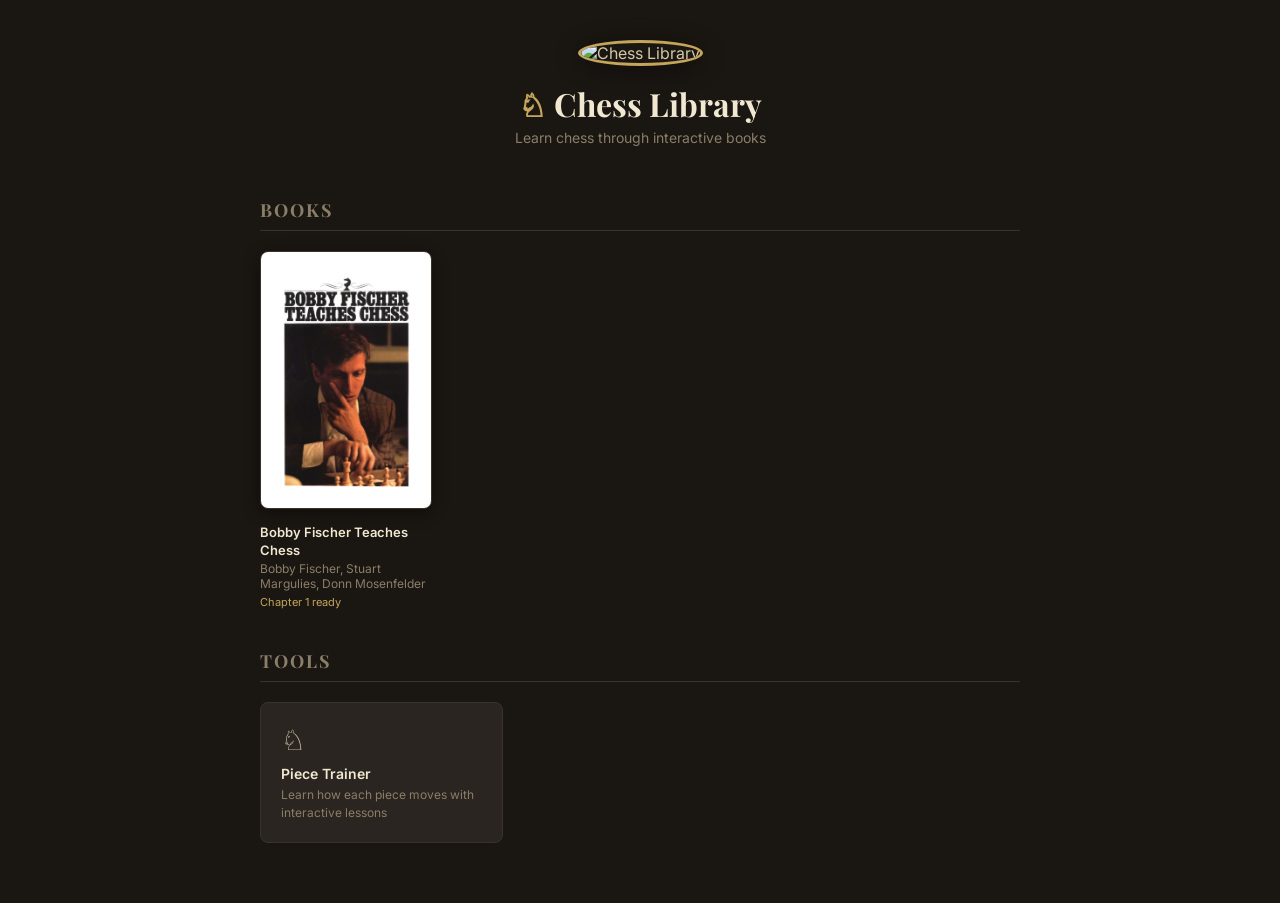
==== index.html @ 87b5ded0 "Initial chess library with Bobby Fischer Teaches Chess Ch 1 Co-Authored-By: Claude Opus 4.6 (1M cont" ====
<!DOCTYPE html>
<html lang="en">
<head>
<meta charset="UTF-8">
<meta name="viewport"
  content="width=device-width, initial-scale=1.0">
<meta name="apple-mobile-web-app-capable"
  content="yes">
<meta name="theme-color" content="#1a1612">
<title>Chess Library</title>
<link href="https://fonts.googleapis.com/css2?family=Playfair+Display:wght@400;700;900&family=Inter:wght@400;500;600&display=swap"
  rel="stylesheet">
<style>
:root {
  --bg: #1a1612;
  --raised: #231f1a;
  --card: #2a2520;
  --border: #3a3228;
  --gold: #c5a55a;
  --text: #d4c8a8;
  --dim: #8a7e68;
  --bright: #f0e8d0;
  --r: 8px;
}
* { margin:0; padding:0; box-sizing:border-box; }
body {
  background: var(--bg);
  color: var(--text);
  font-family: 'Inter', system-ui, sans-serif;
  min-height: 100vh;
}
.header {
  text-align: center;
  padding: 40px 20px 20px;
}
.logo {
  width: 120px; height: 120px;
  border-radius: 50%;
  object-fit: cover;
  border: 3px solid var(--gold);
  margin-bottom: 16px;
  box-shadow: 0 4px 24px rgba(0,0,0,.4);
}
.header h1 {
  font-family: 'Playfair Display', serif;
  font-size: 32px;
  color: var(--bright);
  margin-bottom: 4px;
}
.header h1 span { color: var(--gold); }
.header p {
  font-size: 14px;
  color: var(--dim);
}

.shelf {
  max-width: 800px;
  margin: 0 auto;
  padding: 32px 20px 60px;
}
.shelf h2 {
  font-family: 'Playfair Display', serif;
  font-size: 18px;
  color: var(--dim);
  text-transform: uppercase;
  letter-spacing: 2px;
  margin-bottom: 20px;
  padding-bottom: 8px;
  border-bottom: 1px solid var(--border);
}
.books {
  display: grid;
  grid-template-columns: repeat(auto-fill,
    minmax(160px, 1fr));
  gap: 24px;
}
.book-card {
  text-decoration: none;
  color: inherit;
  transition: transform 0.2s;
}
.book-card:hover {
  transform: translateY(-4px);
}
.book-cover {
  width: 100%;
  aspect-ratio: 2/3;
  object-fit: cover;
  border-radius: var(--r);
  box-shadow: 0 4px 16px rgba(0,0,0,.4);
  border: 1px solid var(--border);
}
.book-title {
  font-size: 13px;
  font-weight: 600;
  color: var(--bright);
  margin-top: 10px;
  line-height: 1.4;
}
.book-author {
  font-size: 12px;
  color: var(--dim);
  margin-top: 2px;
}
.book-progress {
  font-size: 11px;
  color: var(--gold);
  margin-top: 4px;
}

/* Tools section */
.tools {
  display: grid;
  grid-template-columns: repeat(auto-fill,
    minmax(200px, 1fr));
  gap: 16px;
  margin-top: 20px;
}
.tool-card {
  display: block;
  text-decoration: none;
  color: inherit;
  background: var(--card);
  border: 1px solid var(--border);
  border-radius: var(--r);
  padding: 20px;
  transition: border-color 0.2s;
}
.tool-card:hover {
  border-color: var(--gold);
}
.tool-icon {
  font-size: 28px;
  margin-bottom: 8px;
}
.tool-name {
  font-size: 14px;
  font-weight: 600;
  color: var(--bright);
  margin-bottom: 4px;
}
.tool-desc {
  font-size: 12px;
  color: var(--dim);
  line-height: 1.5;
}

@media (max-width: 500px) {
  .books {
    grid-template-columns: repeat(2, 1fr);
    gap: 16px;
  }
  .header h1 { font-size: 26px; }
}
</style>
</head>
<body>

<div class="header">
  <img src="logo.png" alt="Chess Library"
    class="logo">
  <h1><span>&#9816;</span> Chess Library</h1>
  <p>Learn chess through interactive books</p>
</div>

<div class="shelf">
  <h2>Books</h2>
  <div class="books">
    <a href="bobby-fischer/index.html"
      class="book-card">
      <img src="bobby-fischer/cover.jpg"
        alt="Bobby Fischer Teaches Chess"
        class="book-cover">
      <div class="book-title">Bobby Fischer
        Teaches Chess</div>
      <div class="book-author">Bobby Fischer,
        Stuart Margulies, Donn Mosenfelder</div>
      <div class="book-progress">
        Chapter 1 ready</div>
    </a>
  </div>

  <h2 style="margin-top:40px">Tools</h2>
  <div class="tools">
    <a href="trainer/index.html" class="tool-card">
      <div class="tool-icon">&#9816;</div>
      <div class="tool-name">Piece Trainer</div>
      <div class="tool-desc">Learn how each piece
        moves with interactive lessons</div>
    </a>
  </div>
</div>

</body>
</html>
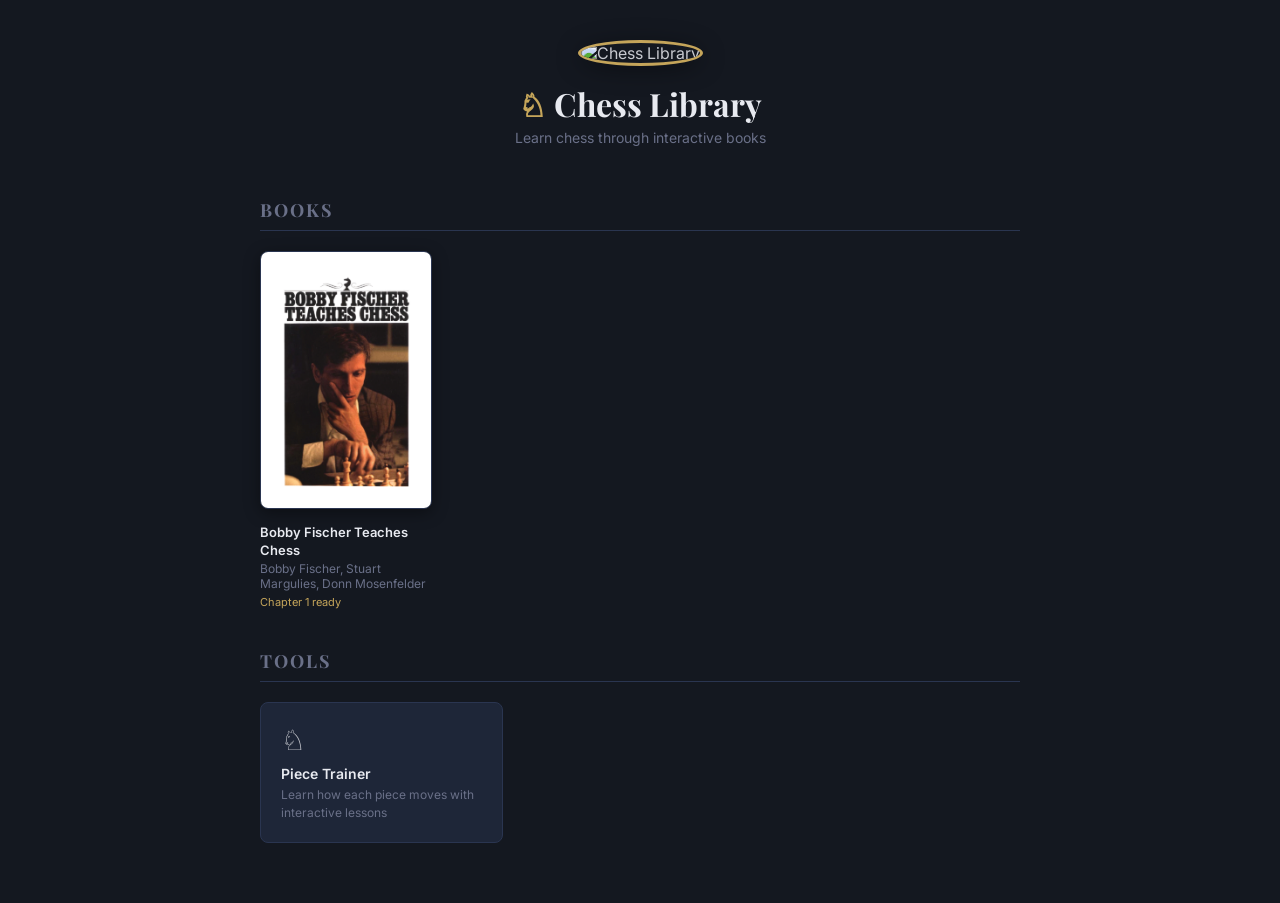
==== commit aa5c0367: "Complete Chapter 1: 42 puzzles, samurai theme, bookmarks, deep teaching" ====
--- a/index.html
+++ b/index.html
@@ -7,19 +7,22 @@
 <meta name="apple-mobile-web-app-capable"
   content="yes">
 <meta name="theme-color" content="#1a1612">
+<link rel="manifest" href="manifest.json">
+<link rel="icon" href="logo.png">
+<link rel="apple-touch-icon" href="logo.png">
 <title>Chess Library</title>
 <link href="https://fonts.googleapis.com/css2?family=Playfair+Display:wght@400;700;900&family=Inter:wght@400;500;600&display=swap"
   rel="stylesheet">
 <style>
 :root {
-  --bg: #1a1612;
-  --raised: #231f1a;
-  --card: #2a2520;
-  --border: #3a3228;
+  --bg: #141820;
+  --raised: #1a2030;
+  --card: #1e2638;
+  --border: #2a3550;
   --gold: #c5a55a;
-  --text: #d4c8a8;
-  --dim: #8a7e68;
-  --bright: #f0e8d0;
+  --text: #c8cad0;
+  --dim: #6a7088;
+  --bright: #e8eaf0;
   --r: 8px;
 }
 * { margin:0; padding:0; box-sizing:border-box; }
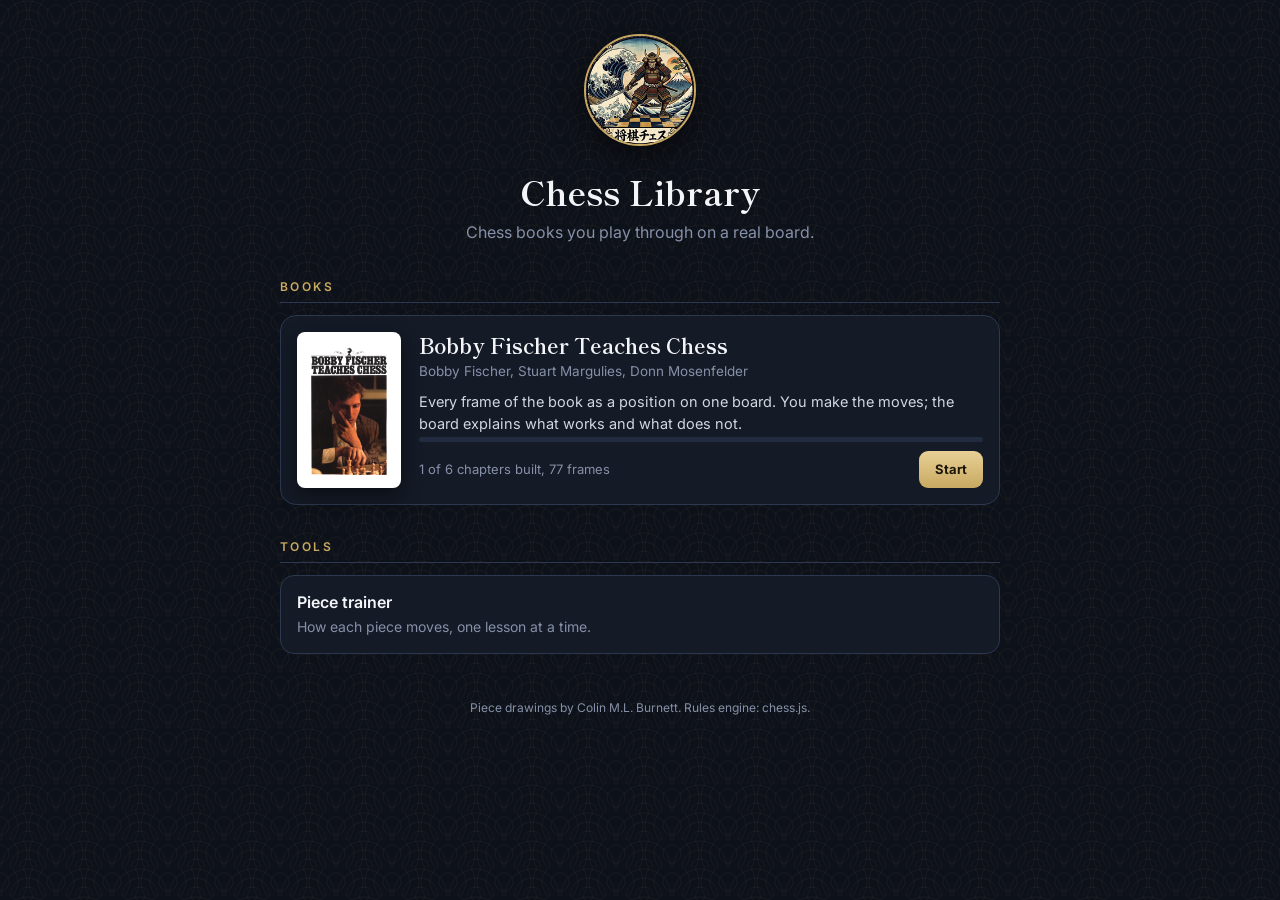
==== commit d0fd007d: "Rebuild as a one-board lesson player; chapter 1 on a real board The Bobby Fischer book is now played" ====
--- a/index.html
+++ b/index.html
@@ -2,197 +2,91 @@
 <html lang="en">
 <head>
 <meta charset="UTF-8">
-<meta name="viewport"
-  content="width=device-width, initial-scale=1.0">
-<meta name="apple-mobile-web-app-capable"
-  content="yes">
-<meta name="theme-color" content="#1a1612">
+<meta name="viewport" content="width=device-width, initial-scale=1.0, viewport-fit=cover">
+<meta name="theme-color" content="#0d1119">
+<meta name="mobile-web-app-capable" content="yes">
+<meta name="apple-mobile-web-app-capable" content="yes">
 <link rel="manifest" href="manifest.json">
-<link rel="icon" href="logo.png">
-<link rel="apple-touch-icon" href="logo.png">
+<link rel="icon" href="icons/logo-96.png">
+<link rel="apple-touch-icon" href="icons/logo-192.png">
 <title>Chess Library</title>
-<link href="https://fonts.googleapis.com/css2?family=Playfair+Display:wght@400;700;900&family=Inter:wght@400;500;600&display=swap"
-  rel="stylesheet">
+<link rel="preconnect" href="https://fonts.googleapis.com">
+<link href="https://fonts.googleapis.com/css2?family=Shippori+Mincho:wght@600;700&family=Inter:wght@400;500;600;700&display=swap" rel="stylesheet">
+<link rel="stylesheet" href="app/app.css?v=1">
 <style>
-:root {
-  --bg: #141820;
-  --raised: #1a2030;
-  --card: #1e2638;
-  --border: #2a3550;
-  --gold: #c5a55a;
-  --text: #c8cad0;
-  --dim: #6a7088;
-  --bright: #e8eaf0;
-  --r: 8px;
-}
-* { margin:0; padding:0; box-sizing:border-box; }
-body {
-  background: var(--bg);
-  color: var(--text);
-  font-family: 'Inter', system-ui, sans-serif;
-  min-height: 100vh;
-}
-.header {
-  text-align: center;
-  padding: 40px 20px 20px;
-}
-.logo {
-  width: 120px; height: 120px;
-  border-radius: 50%;
-  object-fit: cover;
-  border: 3px solid var(--gold);
-  margin-bottom: 16px;
-  box-shadow: 0 4px 24px rgba(0,0,0,.4);
-}
-.header h1 {
-  font-family: 'Playfair Display', serif;
-  font-size: 32px;
-  color: var(--bright);
-  margin-bottom: 4px;
-}
-.header h1 span { color: var(--gold); }
-.header p {
-  font-size: 14px;
-  color: var(--dim);
-}
-
-.shelf {
-  max-width: 800px;
-  margin: 0 auto;
-  padding: 32px 20px 60px;
-}
-.shelf h2 {
-  font-family: 'Playfair Display', serif;
-  font-size: 18px;
-  color: var(--dim);
-  text-transform: uppercase;
-  letter-spacing: 2px;
-  margin-bottom: 20px;
-  padding-bottom: 8px;
-  border-bottom: 1px solid var(--border);
-}
-.books {
-  display: grid;
-  grid-template-columns: repeat(auto-fill,
-    minmax(160px, 1fr));
-  gap: 24px;
-}
-.book-card {
-  text-decoration: none;
-  color: inherit;
-  transition: transform 0.2s;
-}
-.book-card:hover {
-  transform: translateY(-4px);
-}
-.book-cover {
-  width: 100%;
-  aspect-ratio: 2/3;
-  object-fit: cover;
-  border-radius: var(--r);
-  box-shadow: 0 4px 16px rgba(0,0,0,.4);
-  border: 1px solid var(--border);
-}
-.book-title {
-  font-size: 13px;
-  font-weight: 600;
-  color: var(--bright);
-  margin-top: 10px;
-  line-height: 1.4;
-}
-.book-author {
-  font-size: 12px;
-  color: var(--dim);
-  margin-top: 2px;
-}
-.book-progress {
-  font-size: 11px;
-  color: var(--gold);
-  margin-top: 4px;
-}
-
-/* Tools section */
-.tools {
-  display: grid;
-  grid-template-columns: repeat(auto-fill,
-    minmax(200px, 1fr));
-  gap: 16px;
-  margin-top: 20px;
-}
-.tool-card {
-  display: block;
-  text-decoration: none;
-  color: inherit;
-  background: var(--card);
-  border: 1px solid var(--border);
-  border-radius: var(--r);
-  padding: 20px;
-  transition: border-color 0.2s;
-}
-.tool-card:hover {
-  border-color: var(--gold);
-}
-.tool-icon {
-  font-size: 28px;
-  margin-bottom: 8px;
-}
-.tool-name {
-  font-size: 14px;
-  font-weight: 600;
-  color: var(--bright);
-  margin-bottom: 4px;
-}
-.tool-desc {
-  font-size: 12px;
-  color: var(--dim);
-  line-height: 1.5;
-}
-
-@media (max-width: 500px) {
-  .books {
-    grid-template-columns: repeat(2, 1fr);
-    gap: 16px;
-  }
-  .header h1 { font-size: 26px; }
-}
+body { overflow-y: auto; overscroll-behavior: auto; }
+.shelf { max-width: 760px; margin: 0 auto; padding: 34px 20px 60px; }
+.hero { text-align: center; margin-bottom: 30px; }
+.hero img { width: 112px; height: 112px; border-radius: 50%; border: 2px solid var(--gold); box-shadow: 0 10px 30px rgba(0, 0, 0, .5); }
+.hero h1 { font: 700 34px var(--serif); color: var(--bright); margin: 14px 0 4px; }
+.hero p { margin: 0; color: var(--dim); }
+.shelf h2 { font: 600 12px var(--sans); letter-spacing: .2em; text-transform: uppercase; color: var(--gold); margin: 34px 0 12px; padding-bottom: 8px; border-bottom: 1px solid var(--line); }
+.book { display: flex; gap: 18px; text-decoration: none; color: inherit; background: var(--navy); border: 1px solid var(--line); border-radius: 16px; padding: 16px; transition: border-color .15s, transform .15s; }
+.book:hover { border-color: var(--gold); transform: translateY(-2px); }
+.book img { width: 104px; aspect-ratio: 2 / 3; object-fit: cover; border-radius: 8px; box-shadow: 0 8px 20px rgba(0, 0, 0, .45); flex: none; }
+.book-body { display: flex; flex-direction: column; min-width: 0; flex: 1; }
+.book-title { font: 700 21px var(--serif); color: var(--bright); line-height: 1.25; }
+.book-by { color: var(--dim); font-size: 13.5px; margin-top: 3px; }
+.book-what { font-size: 14.5px; margin-top: 9px; }
+.book-bar { height: 5px; border-radius: 3px; background: var(--panel-2); margin-top: auto; overflow: hidden; }
+.book-bar i { display: block; height: 100%; width: 0; background: linear-gradient(90deg, var(--gold), var(--gold-hi)); }
+.book-row { display: flex; align-items: center; justify-content: space-between; gap: 10px; margin-top: 9px; font-size: 13px; color: var(--dim); }
+.book-go { background: linear-gradient(180deg, var(--gold-hi), var(--gold)); color: #1c1608; font-weight: 700; padding: 8px 16px; border-radius: 9px; white-space: nowrap; }
+.tool { display: block; text-decoration: none; color: inherit; background: var(--navy); border: 1px solid var(--line); border-radius: 14px; padding: 14px 16px; }
+.tool:hover { border-color: var(--gold); }
+.tool b { color: var(--bright); display: block; font-weight: 600; }
+.tool span { color: var(--dim); font-size: 14px; }
+.credit { margin-top: 44px; font-size: 12px; color: var(--dim); text-align: center; line-height: 1.6; }
+@media (max-width: 480px) { .book img { width: 84px; } .book-title { font-size: 18px; } .book-what { display: none; } }
 </style>
 </head>
 <body>
-
-<div class="header">
-  <img src="logo.png" alt="Chess Library"
-    class="logo">
-  <h1><span>&#9816;</span> Chess Library</h1>
-  <p>Learn chess through interactive books</p>
-</div>
-
 <div class="shelf">
-  <h2>Books</h2>
-  <div class="books">
-    <a href="bobby-fischer/index.html"
-      class="book-card">
-      <img src="bobby-fischer/cover.jpg"
-        alt="Bobby Fischer Teaches Chess"
-        class="book-cover">
-      <div class="book-title">Bobby Fischer
-        Teaches Chess</div>
-      <div class="book-author">Bobby Fischer,
-        Stuart Margulies, Donn Mosenfelder</div>
-      <div class="book-progress">
-        Chapter 1 ready</div>
-    </a>
+  <div class="hero">
+    <img src="icons/logo-192.png" alt="">
+    <h1>Chess Library</h1>
+    <p>Chess books you play through on a real board.</p>
   </div>
 
-  <h2 style="margin-top:40px">Tools</h2>
-  <div class="tools">
-    <a href="trainer/index.html" class="tool-card">
-      <div class="tool-icon">&#9816;</div>
-      <div class="tool-name">Piece Trainer</div>
-      <div class="tool-desc">Learn how each piece
-        moves with interactive lessons</div>
-    </a>
-  </div>
+  <h2>Books</h2>
+  <a class="book" href="bobby-fischer/index.html">
+    <img src="bobby-fischer/cover.jpg" alt="">
+    <div class="book-body">
+      <div class="book-title">Bobby Fischer Teaches Chess</div>
+      <div class="book-by">Bobby Fischer, Stuart Margulies, Donn Mosenfelder</div>
+      <div class="book-what">Every frame of the book as a position on one board. You make the moves; the board explains what works and what does not.</div>
+      <div class="book-bar"><i id="bf-bar"></i></div>
+      <div class="book-row"><span id="bf-status">Chapter 1 ready</span><span class="book-go" id="bf-go">Start</span></div>
+    </div>
+  </a>
+
+  <h2>Tools</h2>
+  <a class="tool" href="trainer/index.html"><b>Piece trainer</b><span>How each piece moves, one lesson at a time.</span></a>
+
+  <p class="credit">Piece drawings by Colin M.L. Burnett. Rules engine: chess.js.</p>
 </div>
-
+<script type="module">
+import book from './bobby-fischer/book.js';
+// progress on the shelf: frames finished out of the frames that are built
+let saved = { steps: {}, pos: null };
+try { saved = Object.assign(saved, JSON.parse(localStorage.getItem('chesslib:' + book.id) || '{}')); } catch (e) { /* private mode */ }
+let total = 0, done = 0, built = 0;
+for (const meta of book.chapters.filter(c => c.file)) {
+  built++;
+  const ch = (await import('./bobby-fischer/' + meta.file)).default;
+  for (const fr of ch.frames) {
+    const tasks = fr.steps.map((s, i) => (s.task ? `${ch.id}.${fr.n}.${i}` : null)).filter(Boolean);
+    if (!tasks.length) continue;
+    total++;
+    if (tasks.every(k => saved.steps[k])) done++;
+  }
+}
+document.getElementById('bf-bar').style.width = (total ? (done / total) * 100 : 0) + '%';
+document.getElementById('bf-status').textContent = done
+  ? `${done} of ${total} frames done`
+  : `${built} of ${book.chapters.length} chapters built, ${total} frames`;
+document.getElementById('bf-go').textContent = saved.pos ? 'Continue' : 'Start';
+if ('serviceWorker' in navigator) navigator.serviceWorker.register('sw.js').catch(() => {});
+</script>
 </body>
 </html>
--- a/app/app.css
+++ b/app/app.css
@@ -0,0 +1,205 @@
+/* Chess Library: ink, indigo and gold. One board, one lesson card. */
+:root {
+  --ink: #0d1119;
+  --navy: #141a26;
+  --panel: #1a2231;
+  --panel-2: #222c40;
+  --line: #2c3750;
+  --gold: #c9a961;
+  --gold-hi: #e7d096;
+  --text: #d2d6df;
+  --dim: #8690a8;
+  --bright: #f4f5f8;
+  --red: #dc5a41;
+  --jade: #7cc9a0;
+  --sq-light: #ecd9b6;
+  --sq-dark: #b08660;
+  --serif: 'Shippori Mincho', 'Playfair Display', Georgia, 'Times New Roman', serif;
+  --sans: Inter, system-ui, -apple-system, 'Segoe UI', Roboto, sans-serif;
+}
+* { box-sizing: border-box; }
+html, body { height: 100%; margin: 0; }
+body {
+  background-color: var(--ink);
+  /* seigaiha: the wave pattern, barely there */
+  background-image: url("data:image/svg+xml,%3Csvg xmlns='http://www.w3.org/2000/svg' width='56' height='28' viewBox='0 0 56 28'%3E%3Cg fill='none' stroke='%23c9a961' stroke-opacity='.055' stroke-width='1'%3E%3Ccircle cx='28' cy='28' r='27'/%3E%3Ccircle cx='28' cy='28' r='18'/%3E%3Ccircle cx='28' cy='28' r='9'/%3E%3Ccircle cx='0' cy='14' r='27'/%3E%3Ccircle cx='0' cy='14' r='18'/%3E%3Ccircle cx='0' cy='14' r='9'/%3E%3Ccircle cx='56' cy='14' r='27'/%3E%3Ccircle cx='56' cy='14' r='18'/%3E%3Ccircle cx='56' cy='14' r='9'/%3E%3C/g%3E%3C/svg%3E");
+  color: var(--text);
+  font-family: var(--sans);
+  font-size: 16px;
+  line-height: 1.55;
+  -webkit-font-smoothing: antialiased;
+  -webkit-tap-highlight-color: transparent;
+  overscroll-behavior: none;
+}
+button { font: inherit; color: inherit; }
+
+#app { height: 100vh; height: 100dvh; display: flex; flex-direction: column; }
+
+/* ---------- top bar ---------- */
+.bar { display: flex; align-items: center; gap: 12px; padding: 8px 12px 6px; flex: none; }
+.bar-home img { width: 36px; height: 36px; border-radius: 50%; border: 1.5px solid var(--gold); display: block; object-fit: cover; }
+.bar-title { flex: 1; min-width: 0; }
+.bar-book { font-size: 11px; letter-spacing: .14em; text-transform: uppercase; color: var(--dim); white-space: nowrap; overflow: hidden; text-overflow: ellipsis; }
+.bar-chapter { font-family: var(--serif); font-size: 17px; color: var(--bright); white-space: nowrap; overflow: hidden; text-overflow: ellipsis; line-height: 1.25; }
+.bar-count {
+  flex: none; background: var(--panel); border: 1px solid var(--line); border-radius: 999px;
+  padding: 6px 14px; font-size: 13px; font-variant-numeric: tabular-nums; color: var(--gold-hi); cursor: pointer;
+}
+.bar-count::after { content: ' \2630'; color: var(--dim); }
+.progress { height: 3px; background: var(--panel); flex: none; }
+.progress-fill { height: 100%; width: 0; background: linear-gradient(90deg, var(--gold), var(--gold-hi)); transition: width .35s ease; }
+
+/* ---------- stage: board above, card below (side by side on wide screens) ---------- */
+.stage { flex: 1; min-height: 0; display: flex; flex-direction: column; }
+.board-wrap { flex: none; display: flex; flex-direction: column; align-items: center; padding: 10px 8px 0; }
+.board-frame {
+  width: min(100vw - 16px, 100vh - 330px); width: min(100vw - 16px, 100dvh - 330px);
+  min-width: 232px; max-width: 640px; aspect-ratio: 1;
+  padding: 5px; border-radius: 9px;
+  background: linear-gradient(145deg, #3a2f1f, #20190f);
+  box-shadow: 0 0 0 1px rgba(201, 169, 97, .55), 0 14px 34px rgba(0, 0, 0, .5);
+}
+.board { position: relative; width: 100%; height: 100%; }
+.board svg { display: block; width: 100%; height: 100%; border-radius: 4px; touch-action: none; user-select: none; -webkit-user-select: none; }
+.turn { display: flex; align-items: center; gap: 7px; font-size: 12.5px; color: var(--dim); padding: 7px 0 2px; letter-spacing: .03em; }
+.turn-dot { width: 11px; height: 11px; border-radius: 50%; border: 1.5px solid #9099ae; }
+.turn-dot.w { background: #f4f5f8; }
+.turn-dot.b { background: #10141c; }
+
+.sq.light { fill: var(--sq-light); }
+.sq.dark { fill: var(--sq-dark); }
+.sq.picked { fill: #e8c25a; }
+.coord { font: 600 15px var(--sans); pointer-events: none; }
+.coord.on-light { fill: #96704c; }
+.coord.on-dark { fill: #f1e2c6; }
+.piece { cursor: grab; transition: transform .24s cubic-bezier(.2, .75, .3, 1), opacity .25s; }
+.piece.no-anim, .piece.dragging { transition: none; }
+.piece.dragging { cursor: grabbing; filter: drop-shadow(0 7px 5px rgba(0, 0, 0, .35)); }
+.piece.arrive { animation: arrive .42s ease-out; }
+.piece.leave { opacity: 0; }
+.piece > g.shake { animation: shake .36s; }
+@keyframes arrive { from { opacity: 0; } to { opacity: 1; } }
+@keyframes shake {
+  0%, 100% { transform: scale(2.2222) translateX(0); }
+  25% { transform: scale(2.2222) translateX(-2.6px); }
+  75% { transform: scale(2.2222) translateX(2.6px); }
+}
+.mark { pointer-events: none; }
+.mark.last { fill: rgba(250, 214, 92, .42); }
+.mark.good { fill: rgba(98, 190, 140, .62); }
+.mark.bad { fill: rgba(220, 90, 65, .6); }
+.mark.ask { fill: rgba(111, 168, 220, .45); }
+.mark.ring { fill: rgba(250, 214, 92, .2); stroke: #f6d76b; stroke-width: 7; animation: pulse 1.3s ease-in-out infinite; }
+@keyframes pulse { 50% { stroke-opacity: .25; } }
+.dot { fill: rgba(22, 30, 22, .3); pointer-events: none; }
+.ring-dot { fill: none; stroke: rgba(22, 30, 22, .32); stroke-width: 9; pointer-events: none; }
+.arrows { pointer-events: none; }
+.arrow { stroke-width: 15; stroke-linecap: round; opacity: .88; }
+.arrow.gold { stroke: #e3b23c; } .ah.gold { fill: #e3b23c; }
+.arrow.red { stroke: #d9462b; } .ah.red { fill: #d9462b; }
+.arrow.green { stroke: #3fa66f; } .ah.green { fill: #3fa66f; }
+.arrow.blue { stroke: #4a8fd0; } .ah.blue { fill: #4a8fd0; }
+.label-disc { fill: rgba(16, 21, 31, .86); stroke: var(--gold); stroke-width: 2; pointer-events: none; }
+.label { fill: var(--gold-hi); font: 700 38px var(--serif); pointer-events: none; }
+
+.promo {
+  position: absolute; inset: 0; z-index: 3; display: flex; flex-direction: column; align-items: center; justify-content: center; gap: 12px;
+  background: rgba(13, 17, 25, .82); border-radius: 4px;
+}
+.promo[hidden] { display: none; }
+.promo-title { font-family: var(--serif); font-size: 20px; color: var(--bright); }
+.promo-row { display: flex; gap: 10px; }
+.promo-row button { width: 21%; min-width: 58px; aspect-ratio: 1; background: var(--sq-light); border: 2px solid var(--gold); border-radius: 10px; padding: 4px; cursor: pointer; }
+.promo-row svg { width: 100%; height: 100%; display: block; }
+.promo-cancel { background: none; border: 0; color: var(--dim); text-decoration: underline; cursor: pointer; padding: 8px; }
+
+/* ---------- lesson card ---------- */
+.card { flex: 1; min-height: 0; display: flex; flex-direction: column; }
+.card-scroll { flex: 1; min-height: 0; overflow-y: auto; padding: 8px 18px 14px; }
+.eyebrow { display: flex; align-items: center; gap: 10px; margin-bottom: 6px; }
+.seal {
+  min-width: 30px; height: 30px; padding: 0 6px; display: inline-flex; align-items: center; justify-content: center;
+  background: var(--red); color: #fff5ea; font: 700 15px var(--serif); border-radius: 5px; transform: rotate(-4deg);
+  box-shadow: inset 0 0 0 1.5px rgba(255, 245, 234, .35);
+}
+.kind { font-size: 11.5px; letter-spacing: .16em; text-transform: uppercase; color: var(--gold); }
+.pips { display: flex; gap: 5px; margin-left: auto; }
+.pips i { width: 16px; height: 4px; border-radius: 2px; background: var(--line); }
+.pips i.past { background: var(--dim); }
+.pips i.on { background: var(--gold-hi); }
+.title { font-family: var(--serif); font-weight: 700; font-size: 22px; line-height: 1.25; color: var(--bright); margin: 2px 0 6px; }
+.say { color: var(--text); }
+.say p { margin: 0 0 9px; }
+.say b, .say strong, .feedback b { color: var(--bright); font-weight: 600; }
+.say em { color: var(--gold-hi); font-style: normal; }
+.ask { margin: 8px 0 2px; padding: 9px 12px; border-left: 3px solid var(--gold); background: rgba(201, 169, 97, .09); border-radius: 0 8px 8px 0; color: var(--bright); font-weight: 500; }
+.ask[hidden] { display: none; }
+.choices { display: flex; flex-direction: column; gap: 8px; margin-top: 10px; }
+.choices:empty { display: none; }
+.choice {
+  text-align: left; padding: 11px 14px; border-radius: 10px; border: 1px solid var(--line); background: var(--panel);
+  cursor: pointer; transition: border-color .15s, background .15s;
+}
+.choice:hover:not(:disabled) { border-color: var(--gold); }
+.choice.call { border-style: dashed; color: var(--gold-hi); }
+.choice.right { border-color: var(--jade); background: rgba(124, 201, 160, .14); color: var(--bright); }
+.choice.wrong { border-color: var(--red); background: rgba(220, 90, 65, .12); color: var(--dim); text-decoration: line-through; }
+.choice:disabled { cursor: default; }
+.feedback { margin-top: 10px; padding: 10px 13px; border-radius: 10px; border: 1px solid; animation: rise .22s ease-out; }
+.feedback[hidden] { display: none; }
+.feedback.yes { border-color: rgba(124, 201, 160, .55); background: rgba(124, 201, 160, .1); color: #d9f2e4; }
+.feedback.no { border-color: rgba(220, 90, 65, .6); background: rgba(220, 90, 65, .1); color: #f6d9d2; }
+.feedback.info { border-color: rgba(201, 169, 97, .5); background: rgba(201, 169, 97, .08); color: var(--gold-hi); }
+@keyframes rise { from { opacity: 0; transform: translateY(5px); } }
+.tally { list-style: none; padding: 0; margin: 8px 0; display: grid; grid-template-columns: 1fr 1fr; gap: 8px; }
+.tally li { background: var(--panel); border: 1px solid var(--line); border-radius: 10px; padding: 8px 12px; color: var(--dim); }
+.tally b { display: block; font: 700 22px var(--serif); color: var(--gold-hi); }
+
+.nav { flex: none; display: flex; gap: 8px; padding: 9px 12px calc(9px + env(safe-area-inset-bottom)); border-top: 1px solid var(--line); background: rgba(13, 17, 25, .9); }
+.btn { border-radius: 10px; padding: 11px 14px; border: 1px solid var(--line); background: var(--panel); cursor: pointer; font-weight: 500; }
+.btn.ghost { background: transparent; color: var(--dim); }
+.btn.ghost:hover:not(:disabled) { color: var(--bright); border-color: var(--dim); }
+.btn:disabled { opacity: .38; cursor: default; }
+.btn[hidden] { display: none; }
+.btn.next { margin-left: auto; min-width: 104px; color: var(--dim); }
+.btn.next.ready { background: linear-gradient(180deg, var(--gold-hi), var(--gold)); border-color: var(--gold-hi); color: #1c1608; font-weight: 700; box-shadow: 0 4px 16px rgba(201, 169, 97, .28); }
+
+/* ---------- contents ---------- */
+.drawer { position: fixed; inset: 0; z-index: 10; background: rgba(6, 8, 13, .66); display: flex; justify-content: flex-end; }
+.drawer[hidden] { display: none; }
+.drawer-panel { width: min(440px, 100%); height: 100%; background: var(--navy); border-left: 1px solid var(--line); display: flex; flex-direction: column; animation: slide .22s ease-out; }
+@keyframes slide { from { transform: translateX(40px); opacity: 0; } }
+.drawer-head { display: flex; align-items: center; justify-content: space-between; padding: 14px 18px; border-bottom: 1px solid var(--line); }
+.drawer-head h2 { margin: 0; font: 700 20px var(--serif); color: var(--bright); }
+.drawer-body { flex: 1; overflow-y: auto; padding: 8px 18px 28px; }
+.toc-chapter h3 { font: 600 16px var(--serif); color: var(--bright); margin: 18px 0 9px; display: flex; align-items: center; gap: 9px; }
+.toc-chapter h3 span { width: 24px; height: 24px; border-radius: 4px; background: var(--red); color: #fff5ea; font-size: 13px; display: inline-flex; align-items: center; justify-content: center; }
+.toc-soon { color: var(--dim); font-size: 14px; margin: 0; }
+.toc-grid { display: grid; grid-template-columns: repeat(auto-fill, minmax(40px, 1fr)); gap: 6px; }
+.toc-frame { aspect-ratio: 1; border-radius: 8px; border: 1px solid var(--line); background: var(--panel); color: var(--dim); font-size: 13px; font-variant-numeric: tabular-nums; cursor: pointer; padding: 0; }
+.toc-frame.ok { background: rgba(124, 201, 160, .2); border-color: rgba(124, 201, 160, .55); color: #d9f2e4; }
+.toc-frame.retry { background: rgba(201, 169, 97, .18); border-color: rgba(201, 169, 97, .55); color: var(--gold-hi); }
+.toc-frame.shown { background: rgba(220, 90, 65, .14); border-color: rgba(220, 90, 65, .5); color: #f6d9d2; }
+.toc-frame.here { outline: 2px solid var(--gold-hi); outline-offset: 1px; color: var(--bright); }
+.toc-legend { display: flex; gap: 16px; flex-wrap: wrap; margin: 22px 0 14px; font-size: 12.5px; color: var(--dim); }
+.toc-legend span { display: inline-flex; align-items: center; gap: 6px; }
+.toc-legend i { width: 12px; height: 12px; border-radius: 3px; border: 1px solid; }
+.toc-legend i.ok { background: rgba(124, 201, 160, .3); border-color: var(--jade); }
+.toc-legend i.retry { background: rgba(201, 169, 97, .3); border-color: var(--gold); }
+.toc-legend i.shown { background: rgba(220, 90, 65, .25); border-color: var(--red); }
+.toc-reset { width: 100%; font-size: 14px; }
+
+/* ---------- wide screens: board left, card right ---------- */
+@media (min-width: 860px) and (min-aspect-ratio: 11/10) {
+  .stage { flex-direction: row; justify-content: center; align-items: stretch; gap: 30px; padding: 18px 28px 26px; }
+  .board-wrap { padding: 0; justify-content: center; }
+  .board-frame { width: min(100vh - 150px, 56vw); width: min(100dvh - 150px, 56vw); max-width: 780px; }
+  .card { flex: 0 1 470px; background: var(--navy); border: 1px solid var(--line); border-radius: 16px; overflow: hidden; box-shadow: 0 14px 34px rgba(0, 0, 0, .35); }
+  .card-scroll { padding: 20px 24px; }
+  .title { font-size: 26px; }
+  .nav { background: var(--panel); }
+}
+@media (prefers-reduced-motion: reduce) {
+  .piece, .progress-fill { transition: none; }
+  .mark.ring, .feedback, .drawer-panel { animation: none; }
+}
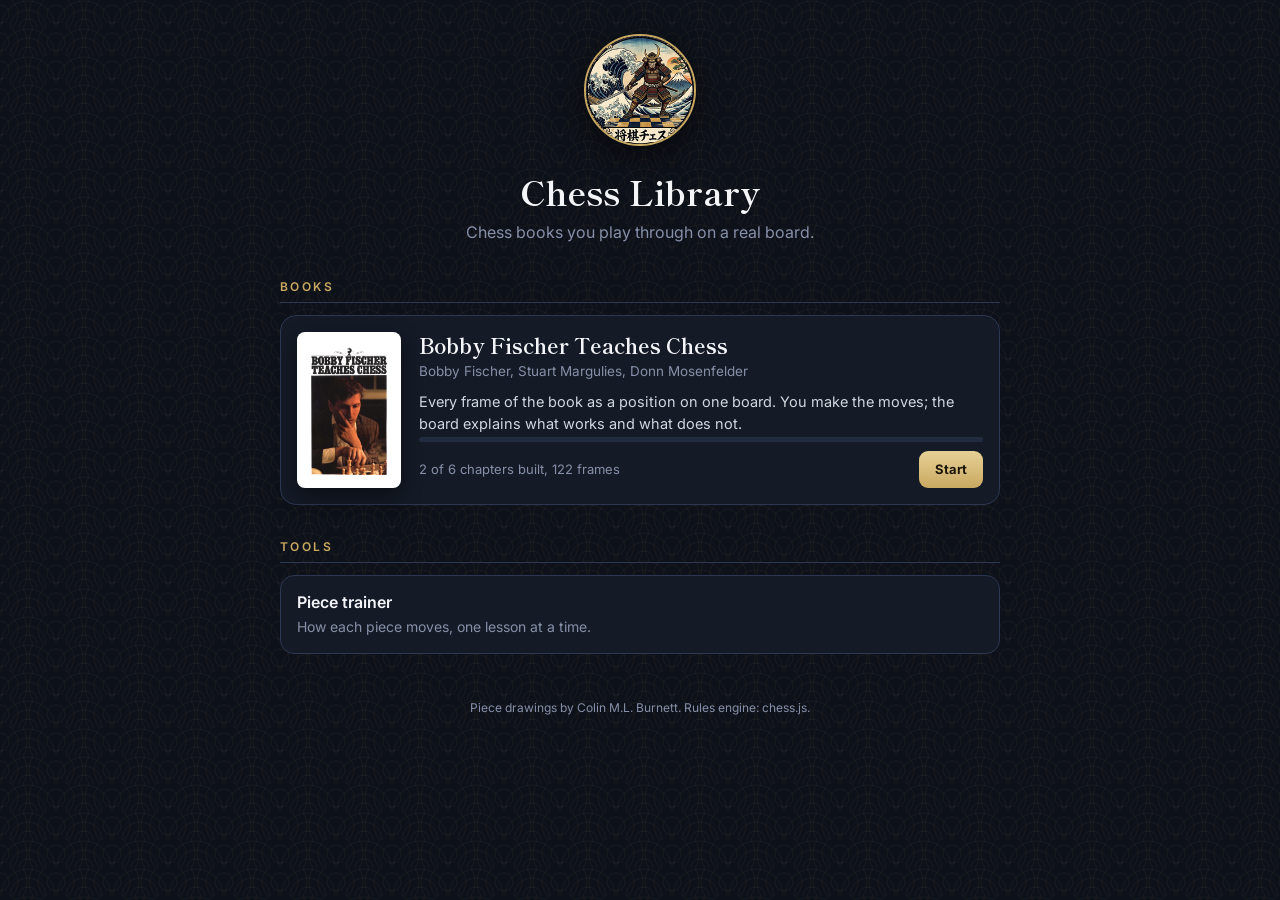
==== commit 51f96806: "Phone layout: lesson sheet under the board, nothing clipped - the lesson is a panel (same look as on" ====
--- a/index.html
+++ b/index.html
@@ -12,7 +12,7 @@
 <title>Chess Library</title>
 <link rel="preconnect" href="https://fonts.googleapis.com">
 <link href="https://fonts.googleapis.com/css2?family=Shippori+Mincho:wght@600;700&family=Inter:wght@400;500;600;700&display=swap" rel="stylesheet">
-<link rel="stylesheet" href="app/app.css?v=1">
+<link rel="stylesheet" href="app/app.css?v=2">
 <style>
 body { overflow-y: auto; overscroll-behavior: auto; }
 .shelf { max-width: 760px; margin: 0 auto; padding: 34px 20px 60px; }
--- a/app/app.css
+++ b/app/app.css
@@ -36,35 +36,31 @@
 #app { height: 100vh; height: 100dvh; display: flex; flex-direction: column; }
 
 /* ---------- top bar ---------- */
-.bar { display: flex; align-items: center; gap: 12px; padding: 8px 12px 6px; flex: none; }
-.bar-home img { width: 36px; height: 36px; border-radius: 50%; border: 1.5px solid var(--gold); display: block; object-fit: cover; }
+.bar { display: flex; align-items: center; gap: 10px; padding: 6px 12px 5px; flex: none; }
+.bar-home img { width: 32px; height: 32px; border-radius: 50%; border: 1.5px solid var(--gold); display: block; object-fit: cover; }
 .bar-title { flex: 1; min-width: 0; }
-.bar-book { font-size: 11px; letter-spacing: .14em; text-transform: uppercase; color: var(--dim); white-space: nowrap; overflow: hidden; text-overflow: ellipsis; }
-.bar-chapter { font-family: var(--serif); font-size: 17px; color: var(--bright); white-space: nowrap; overflow: hidden; text-overflow: ellipsis; line-height: 1.25; }
+.bar-book { font-size: 10px; letter-spacing: .14em; text-transform: uppercase; color: var(--dim); white-space: nowrap; overflow: hidden; text-overflow: ellipsis; }
+.bar-chapter { font-family: var(--serif); font-size: 16.5px; color: var(--bright); white-space: nowrap; overflow: hidden; text-overflow: ellipsis; line-height: 1.25; }
 .bar-count {
   flex: none; background: var(--panel); border: 1px solid var(--line); border-radius: 999px;
-  padding: 6px 14px; font-size: 13px; font-variant-numeric: tabular-nums; color: var(--gold-hi); cursor: pointer;
+  padding: 5px 12px; font-size: 13px; font-variant-numeric: tabular-nums; color: var(--gold-hi); cursor: pointer; white-space: nowrap;
 }
 .bar-count::after { content: ' \2630'; color: var(--dim); }
 .progress { height: 3px; background: var(--panel); flex: none; }
 .progress-fill { height: 100%; width: 0; background: linear-gradient(90deg, var(--gold), var(--gold-hi)); transition: width .35s ease; }
 
-/* ---------- stage: board above, card below (side by side on wide screens) ---------- */
+/* ---------- stage: on a phone the board sits above a lesson sheet ---------- */
 .stage { flex: 1; min-height: 0; display: flex; flex-direction: column; }
-.board-wrap { flex: none; display: flex; flex-direction: column; align-items: center; padding: 10px 8px 0; }
+.board-wrap { flex: none; display: flex; flex-direction: column; align-items: center; padding: 7px 8px 8px; }
 .board-frame {
-  width: min(100vw - 16px, 100vh - 330px); width: min(100vw - 16px, 100dvh - 330px);
+  width: min(100vw - 16px, 100vh - 336px); width: min(100vw - 16px, 100dvh - 336px);
   min-width: 232px; max-width: 640px; aspect-ratio: 1;
   padding: 5px; border-radius: 9px;
   background: linear-gradient(145deg, #3a2f1f, #20190f);
-  box-shadow: 0 0 0 1px rgba(201, 169, 97, .55), 0 14px 34px rgba(0, 0, 0, .5);
+  box-shadow: 0 0 0 1px rgba(201, 169, 97, .55), 0 10px 26px rgba(0, 0, 0, .5);
 }
 .board { position: relative; width: 100%; height: 100%; }
 .board svg { display: block; width: 100%; height: 100%; border-radius: 4px; touch-action: none; user-select: none; -webkit-user-select: none; }
-.turn { display: flex; align-items: center; gap: 7px; font-size: 12.5px; color: var(--dim); padding: 7px 0 2px; letter-spacing: .03em; }
-.turn-dot { width: 11px; height: 11px; border-radius: 50%; border: 1.5px solid #9099ae; }
-.turn-dot.w { background: #f4f5f8; }
-.turn-dot.b { background: #10141c; }
 
 .sq.light { fill: var(--sq-light); }
 .sq.dark { fill: var(--sq-dark); }
@@ -114,30 +110,49 @@
 .promo-cancel { background: none; border: 0; color: var(--dim); text-decoration: underline; cursor: pointer; padding: 8px; }
 
 /* ---------- lesson card ---------- */
-.card { flex: 1; min-height: 0; display: flex; flex-direction: column; }
-.card-scroll { flex: 1; min-height: 0; overflow-y: auto; padding: 8px 18px 14px; }
-.eyebrow { display: flex; align-items: center; gap: 10px; margin-bottom: 6px; }
+.card {
+  flex: 1; min-height: 0; display: flex; flex-direction: column;
+  background: var(--navy); border-top: 1px solid var(--line); border-radius: 18px 18px 0 0;
+  box-shadow: 0 -10px 28px rgba(0, 0, 0, .38); overflow: hidden;
+}
+.card-scroll {
+  flex: 1; min-height: 0; overflow-y: auto; padding: 11px 16px 12px; display: flex; flex-direction: column;
+}
+/* more text below the fold: fade the bottom edge so it reads as scrollable */
+.card-scroll.more {
+  -webkit-mask-image: linear-gradient(to bottom, #000 calc(100% - 22px), transparent);
+  mask-image: linear-gradient(to bottom, #000 calc(100% - 22px), transparent);
+}
+.card-scroll > * { flex: none; }
+.head { display: grid; grid-template-columns: auto 1fr auto; column-gap: 11px; align-items: center; margin-bottom: 7px; }
 .seal {
-  min-width: 30px; height: 30px; padding: 0 6px; display: inline-flex; align-items: center; justify-content: center;
-  background: var(--red); color: #fff5ea; font: 700 15px var(--serif); border-radius: 5px; transform: rotate(-4deg);
+  grid-row: 1 / span 2; min-width: 34px; height: 34px; padding: 0 6px; display: inline-flex; align-items: center; justify-content: center;
+  background: var(--red); color: #fff5ea; font: 700 16px var(--serif); border-radius: 6px; transform: rotate(-4deg);
   box-shadow: inset 0 0 0 1.5px rgba(255, 245, 234, .35);
 }
-.kind { font-size: 11.5px; letter-spacing: .16em; text-transform: uppercase; color: var(--gold); }
-.pips { display: flex; gap: 5px; margin-left: auto; }
-.pips i { width: 16px; height: 4px; border-radius: 2px; background: var(--line); }
+.head-text { display: contents; }
+.kind { grid-column: 2; grid-row: 1; font-size: 10.5px; letter-spacing: .16em; text-transform: uppercase; color: var(--gold); line-height: 1.3; }
+.title { grid-column: 2 / span 2; grid-row: 2; font-family: var(--serif); font-weight: 700; font-size: 20px; line-height: 1.2; color: var(--bright); margin: 1px 0 0; }
+.head-side { grid-column: 3; grid-row: 1; display: flex; align-items: center; gap: 9px; }
+.pips { display: flex; gap: 4px; }
+.pips:empty { display: none; }
+.pips i { width: 13px; height: 4px; border-radius: 2px; background: var(--line); }
 .pips i.past { background: var(--dim); }
 .pips i.on { background: var(--gold-hi); }
-.title { font-family: var(--serif); font-weight: 700; font-size: 22px; line-height: 1.25; color: var(--bright); margin: 2px 0 6px; }
-.say { color: var(--text); }
-.say p { margin: 0 0 9px; }
+.turn { display: flex; align-items: center; gap: 6px; font-size: 12px; color: var(--dim); white-space: nowrap; }
+.turn-dot { width: 11px; height: 11px; border-radius: 50%; border: 1.5px solid #9099ae; }
+.turn-dot.w { background: #f4f5f8; }
+.turn-dot.b { background: #05070b; }
+.say { color: var(--text); font-size: 15.5px; line-height: 1.5; }
+.say p { margin: 0 0 8px; }
 .say b, .say strong, .feedback b { color: var(--bright); font-weight: 600; }
 .say em { color: var(--gold-hi); font-style: normal; }
-.ask { margin: 8px 0 2px; padding: 9px 12px; border-left: 3px solid var(--gold); background: rgba(201, 169, 97, .09); border-radius: 0 8px 8px 0; color: var(--bright); font-weight: 500; }
+.ask { margin: 2px 0 2px; padding: 7px 12px; border-left: 3px solid var(--gold); background: rgba(201, 169, 97, .09); border-radius: 0 8px 8px 0; color: var(--bright); font-weight: 500; font-size: 15.5px; line-height: 1.45; }
 .ask[hidden] { display: none; }
-.choices { display: flex; flex-direction: column; gap: 8px; margin-top: 10px; }
+.choices { display: flex; flex-direction: column; gap: 7px; margin-top: 7px; }
 .choices:empty { display: none; }
 .choice {
-  text-align: left; padding: 11px 14px; border-radius: 10px; border: 1px solid var(--line); background: var(--panel);
+  text-align: left; padding: 9px 13px; border-radius: 10px; border: 1px solid var(--line); background: var(--panel-2); font-size: 15px;
   cursor: pointer; transition: border-color .15s, background .15s;
 }
 .choice:hover:not(:disabled) { border-color: var(--gold); }
@@ -145,7 +160,9 @@
 .choice.right { border-color: var(--jade); background: rgba(124, 201, 160, .14); color: var(--bright); }
 .choice.wrong { border-color: var(--red); background: rgba(220, 90, 65, .12); color: var(--dim); text-decoration: line-through; }
 .choice:disabled { cursor: default; }
-.feedback { margin-top: 10px; padding: 10px 13px; border-radius: 10px; border: 1px solid; animation: rise .22s ease-out; }
+.feedback { order: -1; margin: 0 0 7px; padding: 8px 12px; border-radius: 10px; border: 1px solid; font-size: 15px; line-height: 1.45; animation: rise .22s ease-out; }
+.head { order: -2; }
+.card.has-feedback .say { display: none; }
 .feedback[hidden] { display: none; }
 .feedback.yes { border-color: rgba(124, 201, 160, .55); background: rgba(124, 201, 160, .1); color: #d9f2e4; }
 .feedback.no { border-color: rgba(220, 90, 65, .6); background: rgba(220, 90, 65, .1); color: #f6d9d2; }
@@ -155,13 +172,13 @@
 .tally li { background: var(--panel); border: 1px solid var(--line); border-radius: 10px; padding: 8px 12px; color: var(--dim); }
 .tally b { display: block; font: 700 22px var(--serif); color: var(--gold-hi); }
 
-.nav { flex: none; display: flex; gap: 8px; padding: 9px 12px calc(9px + env(safe-area-inset-bottom)); border-top: 1px solid var(--line); background: rgba(13, 17, 25, .9); }
-.btn { border-radius: 10px; padding: 11px 14px; border: 1px solid var(--line); background: var(--panel); cursor: pointer; font-weight: 500; }
+.nav { flex: none; display: flex; gap: 7px; padding: 7px 12px calc(7px + env(safe-area-inset-bottom)); border-top: 1px solid var(--line); background: var(--panel); }
+.btn { border-radius: 10px; padding: 9px 13px; border: 1px solid var(--line); background: var(--panel-2); cursor: pointer; font-weight: 500; font-size: 15px; white-space: nowrap; }
 .btn.ghost { background: transparent; color: var(--dim); }
 .btn.ghost:hover:not(:disabled) { color: var(--bright); border-color: var(--dim); }
 .btn:disabled { opacity: .38; cursor: default; }
 .btn[hidden] { display: none; }
-.btn.next { margin-left: auto; min-width: 104px; color: var(--dim); }
+.btn.next { margin-left: auto; min-width: 96px; color: var(--dim); }
 .btn.next.ready { background: linear-gradient(180deg, var(--gold-hi), var(--gold)); border-color: var(--gold-hi); color: #1c1608; font-weight: 700; box-shadow: 0 4px 16px rgba(201, 169, 97, .28); }
 
 /* ---------- contents ---------- */
@@ -189,15 +206,56 @@
 .toc-legend i.shown { background: rgba(220, 90, 65, .25); border-color: var(--red); }
 .toc-reset { width: 100%; font-size: 14px; }
 
+/* ---------- small phones ---------- */
+@media (max-width: 380px) {
+  .title { font-size: 18.5px; }
+  .btn { padding: 10px 11px; font-size: 14.5px; }
+  .btn.next { min-width: 84px; }
+}
+
+/* ---------- short phones: a slightly smaller board, and once a try has been answered
+   the instruction steps aside so the answer buttons stay on screen ---------- */
+@media (orientation: portrait) and (max-height: 700px) {
+  .board-frame { width: min(100vw - 16px, 100vh - 366px); width: min(100vw - 16px, 100dvh - 366px); }
+  .card.has-feedback .ask { display: none; }
+}
+
+/* ---------- a phone held sideways: board left, lesson right, slim bar ---------- */
+@media (orientation: landscape) and (max-height: 560px) {
+  .bar { padding: 3px 12px 2px; }
+  .bar-home img { width: 26px; height: 26px; }
+  .bar-book { display: none; }
+  .stage { flex-direction: row; gap: 10px; padding: 6px 10px 0; }
+  .board-wrap { padding: 0 0 6px; justify-content: center; }
+  .board-frame { width: calc(100vh - 54px); width: calc(100dvh - 54px); min-width: 180px; padding: 4px; }
+  .card { border: 1px solid var(--line); border-bottom: 0; }
+}
+
 /* ---------- wide screens: board left, card right ---------- */
-@media (min-width: 860px) and (min-aspect-ratio: 11/10) {
+@media (min-width: 860px) and (min-aspect-ratio: 11/10) and (min-height: 561px) {
+  .bar { padding: 8px 16px 6px; gap: 12px; }
+  .bar-home img { width: 36px; height: 36px; }
+  .bar-book { font-size: 11px; }
+  .bar-chapter { font-size: 17px; }
   .stage { flex-direction: row; justify-content: center; align-items: stretch; gap: 30px; padding: 18px 28px 26px; }
   .board-wrap { padding: 0; justify-content: center; }
-  .board-frame { width: min(100vh - 150px, 56vw); width: min(100dvh - 150px, 56vw); max-width: 780px; }
-  .card { flex: 0 1 470px; background: var(--navy); border: 1px solid var(--line); border-radius: 16px; overflow: hidden; box-shadow: 0 14px 34px rgba(0, 0, 0, .35); }
-  .card-scroll { padding: 20px 24px; }
-  .title { font-size: 26px; }
-  .nav { background: var(--panel); }
+  .board-frame { width: min(100vh - 150px, 56vw); width: min(100dvh - 150px, 56vw); max-width: 780px; box-shadow: 0 0 0 1px rgba(201, 169, 97, .55), 0 14px 34px rgba(0, 0, 0, .5); }
+  .card { flex: 0 1 470px; border: 1px solid var(--line); border-radius: 16px; box-shadow: 0 14px 34px rgba(0, 0, 0, .35); }
+  .card-scroll { padding: 20px 24px 24px; }
+  .head { margin-bottom: 12px; column-gap: 13px; }
+  .seal { min-width: 40px; height: 40px; font-size: 18px; }
+  .kind { font-size: 11.5px; }
+  .title { font-size: 25px; }
+  .say { font-size: 16px; line-height: 1.55; }
+  .ask { font-size: 16px; margin-top: 8px; padding: 9px 12px; }
+  /* room to spare: keep the natural order, feedback after the question */
+  .feedback { order: 0; margin: 10px 0 0; padding: 10px 13px; font-size: 16px; }
+  .head { order: 0; }
+  .card.has-feedback .say { display: block; }
+  .choice { background: var(--panel); font-size: 16px; padding: 11px 14px; }
+  .nav { padding: 10px 14px; gap: 8px; }
+  .btn { padding: 11px 14px; font-size: 16px; }
+  .btn.next { min-width: 104px; }
 }
 @media (prefers-reduced-motion: reduce) {
   .piece, .progress-fill { transition: none; }
